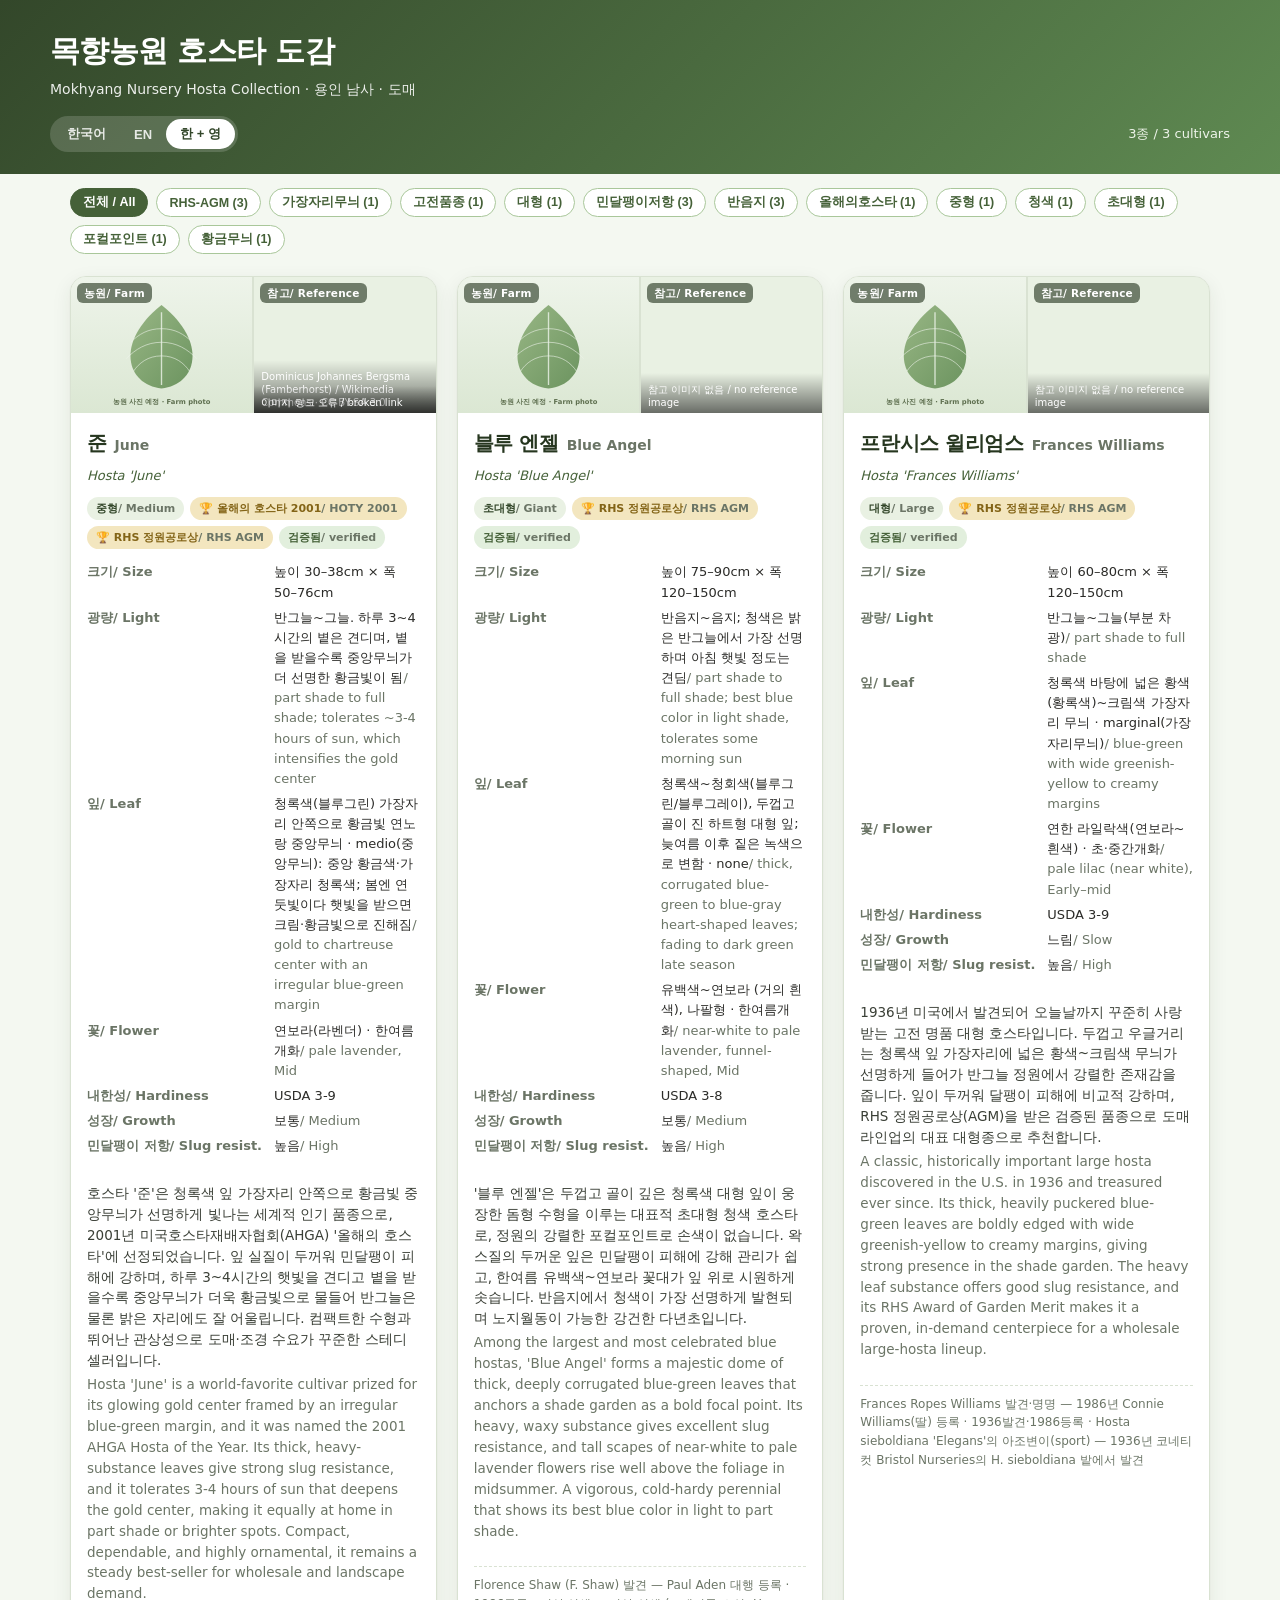
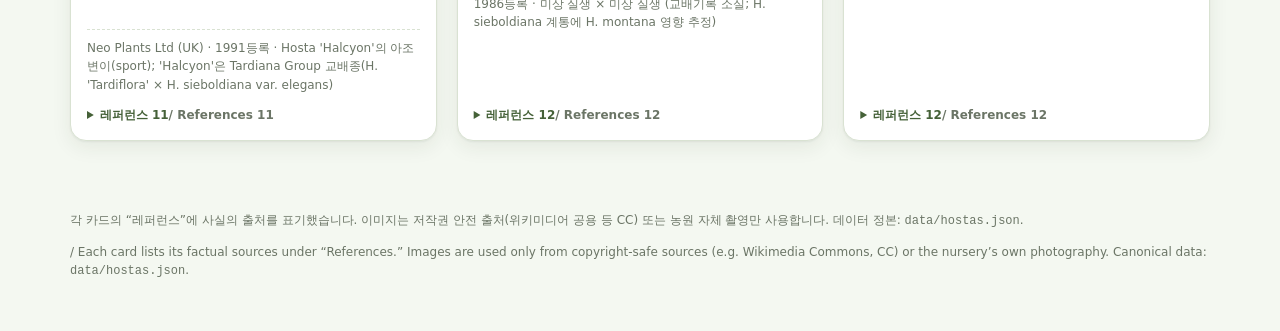
==== index.html @ 480a0c65 "Add data-driven bilingual card brochure and pilot 3 cultivars (verified) Phase 2 pilot: validate the" ====
<!doctype html>
<html lang="ko">
<head>
  <meta charset="utf-8">
  <meta name="viewport" content="width=device-width, initial-scale=1">
  <title>목향농원 호스타 도감 · Mokhyang Nursery Hosta Collection</title>
  <meta name="description" content="용인 남사 목향농원이 도매하는 호스타 품종 브로셔. 한/영 이중언어 카드.">
  <link rel="icon" href="assets/placeholder.svg">
  <link rel="stylesheet" href="template/styles.css">
</head>
<body data-lang="both">
  <header class="site-header">
    <div class="wrap">
      <h1>목향농원 호스타 도감</h1>
      <p class="sub">Mokhyang Nursery Hosta Collection · 용인 남사 · 도매</p>
    </div>
    <div class="controls">
      <div class="langswitch" role="group" aria-label="언어 / Language">
        <button data-lang="ko">한국어</button>
        <button data-lang="en">EN</button>
        <button data-lang="both">한 + 영</button>
      </div>
      <span class="count" id="count"></span>
    </div>
  </header>

  <nav class="filters" id="filters" aria-label="태그 필터 / Tag filter"></nav>

  <main class="grid" id="grid" aria-live="polite">
    <div class="empty">불러오는 중… / Loading…</div>
  </main>

  <footer class="site-footer">
    <p class="ko">각 카드의 “레퍼런스”에 사실의 출처를 표기했습니다. 이미지는 저작권 안전 출처(위키미디어 공용 등 CC) 또는 농원 자체 촬영만 사용합니다. 데이터 정본: <code>data/hostas.json</code>.</p>
    <p class="en">Each card lists its factual sources under “References.” Images are used only from copyright-safe sources (e.g. Wikimedia Commons, CC) or the nursery’s own photography. Canonical data: <code>data/hostas.json</code>.</p>
  </footer>

  <!-- 데이터: file:// 로도 열리도록 미러 우선 로드, 없으면 render.js가 data/hostas.json 을 fetch -->
  <script src="data/hostas.data.js"></script>
  <script src="template/render.js"></script>
</body>
</html>
---- template/styles.css ----
/* 목향농원 호스타 브로셔 — 데이터 구동형 카드 스타일 */
:root {
  --green-900:#26361f; --green-800:#33472a; --green-700:#456138; --green-600:#5f8a52;
  --green-300:#a9c79a; --green-100:#e9f1e3; --sage:#f4f8f1;
  --gold:#c69a2e; --gold-soft:#f3e6bf;
  --ink:#2b2b28; --muted:#6b7566; --line:#d9e2d2; --card:#ffffff;
  --shadow:0 1px 2px rgba(38,54,31,.06),0 6px 20px rgba(38,54,31,.08);
  --radius:16px;
}
* { box-sizing:border-box; }
html { -webkit-text-size-adjust:100%; }
body {
  margin:0; color:var(--ink); background:var(--sage);
  font-family:system-ui,-apple-system,"Segoe UI","Malgun Gothic","Apple SD Gothic Neo",sans-serif;
  line-height:1.55;
}

/* ---- 이중언어 표시 제어 ---- */
body[data-lang="ko"] .en { display:none; }
body[data-lang="en"] .ko { display:none; }
body[data-lang="both"] .en { color:var(--muted); }
body[data-lang="both"] .en::before { content:"/ "; }
/* 문장형 설명엔 슬래시 대신 줄바꿈으로 구분, 이미지 태그 영문은 흐려지지 않게 */
body[data-lang="both"] .desc .en::before { content:""; }
body[data-lang="both"] .imgslot .tag .en { color:#fff; }

/* ---- 헤더 ---- */
.site-header {
  background:linear-gradient(135deg,var(--green-800),var(--green-600));
  color:#fff; padding:28px 20px 22px;
}
.site-header .wrap { max-width:1180px; margin:0 auto; }
.site-header h1 { margin:0 0 4px; font-size:clamp(20px,3.4vw,30px); letter-spacing:-.02em; }
.site-header .sub { margin:0; opacity:.9; font-size:14px; }
.controls { max-width:1180px; margin:16px auto 0; display:flex; flex-wrap:wrap; gap:12px 18px; align-items:center; }
.langswitch { display:inline-flex; background:rgba(255,255,255,.16); border-radius:999px; padding:3px; }
.langswitch button {
  border:0; background:transparent; color:#fff; padding:6px 14px; border-radius:999px;
  font-size:13px; cursor:pointer; font-weight:600; opacity:.85;
}
.langswitch button[aria-pressed="true"] { background:#fff; color:var(--green-800); opacity:1; }
.count { color:#eef4ea; font-size:13px; margin-left:auto; }

/* ---- 태그 필터 ---- */
.filters { max-width:1180px; margin:14px auto 0; padding:0 20px; display:flex; flex-wrap:wrap; gap:8px; }
.chip {
  border:1px solid var(--green-300); background:#fff; color:var(--green-700);
  padding:5px 12px; border-radius:999px; font-size:12.5px; cursor:pointer; font-weight:600;
}
.chip[aria-pressed="true"] { background:var(--green-700); color:#fff; border-color:var(--green-700); }

/* ---- 그리드 ---- */
.grid {
  max-width:1180px; margin:22px auto 40px; padding:0 20px;
  display:grid; grid-template-columns:repeat(auto-fill,minmax(330px,1fr)); gap:20px;
}

/* ---- 카드 ---- */
.card {
  background:var(--card); border:1px solid var(--line); border-radius:var(--radius);
  box-shadow:var(--shadow); overflow:hidden; display:flex; flex-direction:column;
}
.card .images { display:grid; grid-template-columns:1fr 1fr; gap:2px; background:var(--line); }
.imgslot { position:relative; aspect-ratio:4/3; background:var(--green-100); overflow:hidden; }
.imgslot img { width:100%; height:100%; object-fit:cover; display:block; }
.imgslot .tag {
  position:absolute; left:6px; top:6px; font-size:10.5px; font-weight:700; letter-spacing:.02em;
  background:rgba(38,54,31,.62); color:#fff; padding:2px 7px; border-radius:6px;
}
.imgslot .credit {
  position:absolute; left:0; right:0; bottom:0; font-size:10px; color:#fff;
  background:linear-gradient(transparent,rgba(0,0,0,.55)); padding:10px 7px 4px; line-height:1.3;
}
.card .body { padding:15px 16px 16px; display:flex; flex-direction:column; gap:11px; flex:1; }

.namerow { display:flex; align-items:baseline; gap:8px; flex-wrap:wrap; }
.namerow .ko-name { font-size:20px; font-weight:800; letter-spacing:-.02em; color:var(--green-900); }
.namerow .en-name { font-size:14px; color:var(--muted); font-weight:600; }
.cultivar { font-style:italic; color:var(--green-700); font-size:13px; margin-top:-4px; }

.badges { display:flex; flex-wrap:wrap; gap:6px; }
.badge { font-size:11px; font-weight:700; padding:3px 9px; border-radius:999px; background:var(--green-100); color:var(--green-800); }
.badge.gold { background:var(--gold-soft); color:#836417; }
.badge.status-draft { background:#f2ede0; color:#8a7a4b; }
.badge.status-verified { background:#e2efdd; color:var(--green-700); }

.specs { display:grid; grid-template-columns:auto 1fr; gap:5px 12px; font-size:13px; margin:2px 0; }
.specs dt { color:var(--muted); font-weight:600; white-space:nowrap; }
.specs dd { margin:0; color:var(--ink); }

.desc { font-size:13.5px; color:#3a3f36; }
.desc .en { display:block; }
body[data-lang="both"] .desc .en { margin-top:3px; }

.prov { font-size:12px; color:var(--muted); border-top:1px dashed var(--line); padding-top:9px; }
.refs { font-size:12px; margin-top:auto; }
.refs summary { cursor:pointer; color:var(--green-700); font-weight:600; }
.refs ul { margin:7px 0 0; padding-left:16px; }
.refs li { margin:2px 0; }
.refs a { color:var(--green-700); text-decoration:none; word-break:break-all; }
.refs a:hover { text-decoration:underline; }
.refs .field { color:var(--muted); }

.site-footer { max-width:1180px; margin:0 auto; padding:18px 20px 40px; color:var(--muted); font-size:12px; }
.site-footer a { color:var(--green-700); }

.empty { text-align:center; color:var(--muted); padding:60px 20px; }

/* ---- 인쇄 ---- */
@media print {
  body { background:#fff; }
  .site-header { background:none; color:#000; border-bottom:2px solid var(--green-700); }
  .langswitch, .count, .filters { display:none !important; }
  .grid { grid-template-columns:repeat(2,1fr); gap:12px; margin:12px auto; }
  .card { break-inside:avoid; box-shadow:none; border-color:#bbb; }
  .refs { display:none; }
}
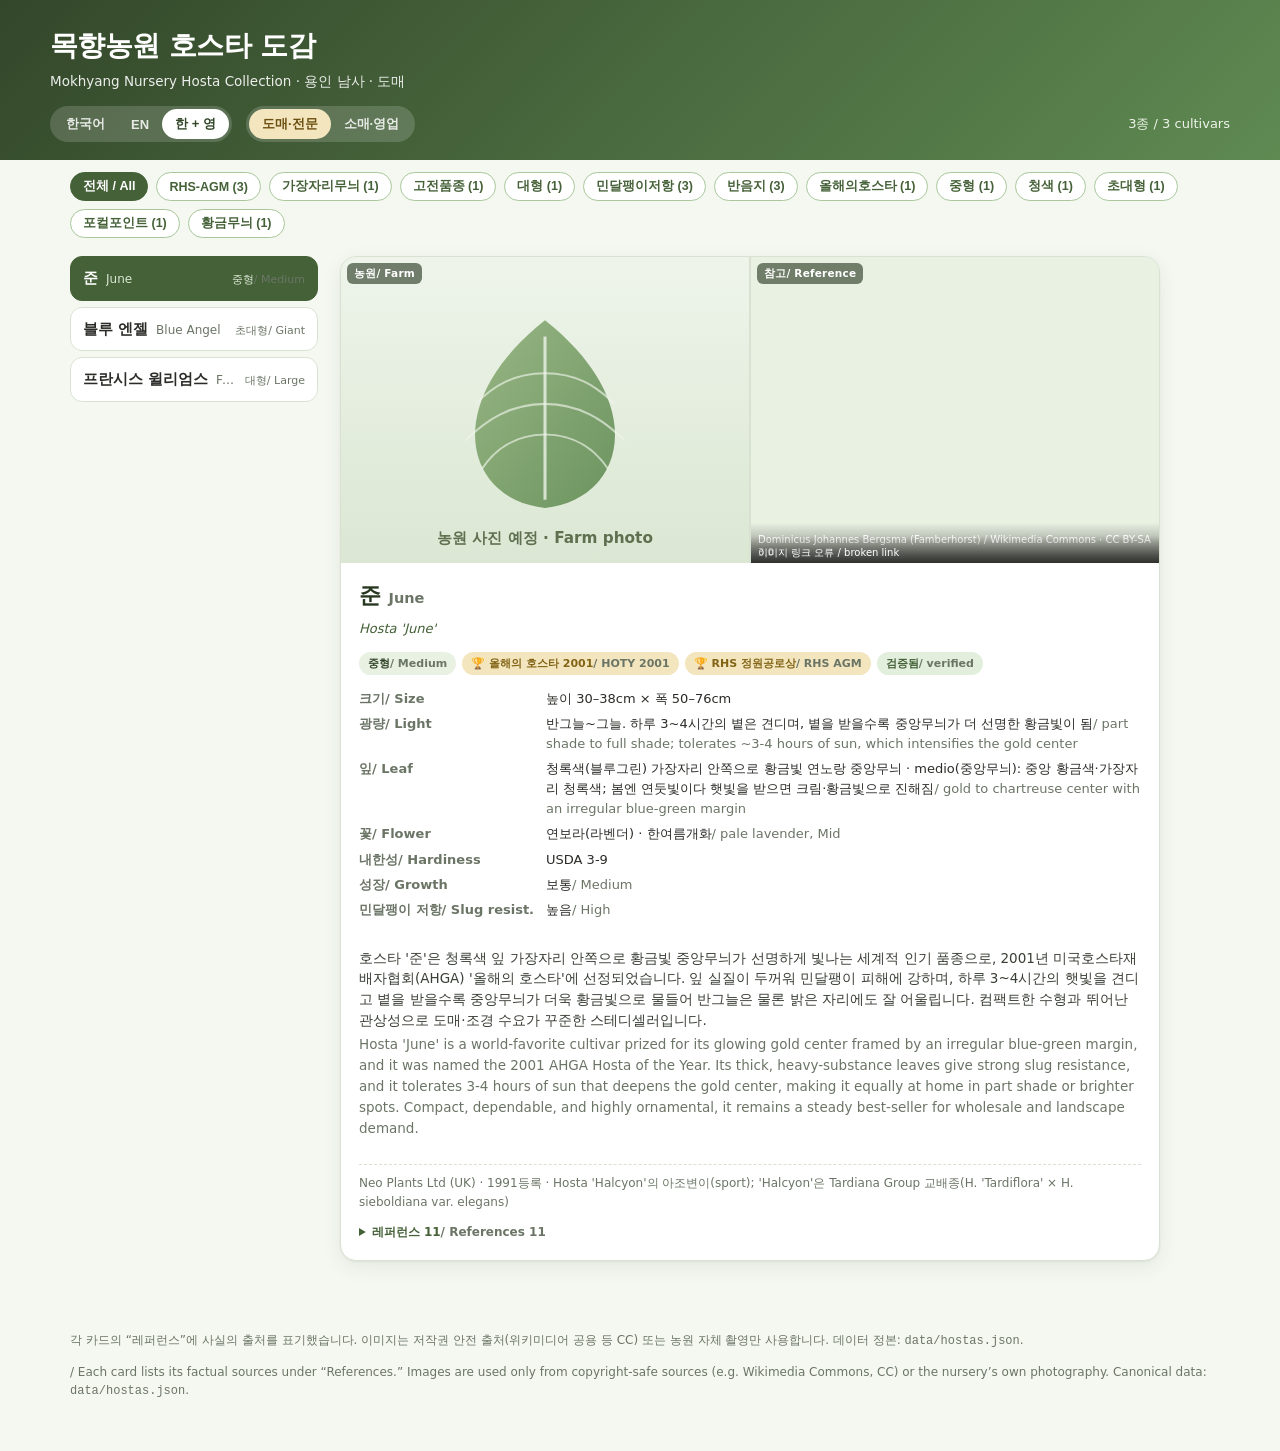
==== commit 649b22ab: "Add retailer-facing friendly copy version and master-detail layout - New optional retail_copy field " ====
--- a/index.html
+++ b/index.html
@@ -8,7 +8,7 @@
   <link rel="icon" href="assets/placeholder.svg">
   <link rel="stylesheet" href="template/styles.css">
 </head>
-<body data-lang="both">
+<body data-lang="both" data-view="pro">
   <header class="site-header">
     <div class="wrap">
       <h1>목향농원 호스타 도감</h1>
@@ -20,15 +20,24 @@
         <button data-lang="en">EN</button>
         <button data-lang="both">한 + 영</button>
       </div>
+      <div class="langswitch viewswitch" role="group" aria-label="버전 / Version">
+        <button data-view="pro">도매·전문</button>
+        <button data-view="sales">소매·영업</button>
+      </div>
       <span class="count" id="count"></span>
     </div>
   </header>
 
   <nav class="filters" id="filters" aria-label="태그 필터 / Tag filter"></nav>
 
-  <main class="grid" id="grid" aria-live="polite">
-    <div class="empty">불러오는 중… / Loading…</div>
-  </main>
+  <div class="layout">
+    <aside class="sidebar">
+      <nav class="plantlist" id="plantlist" aria-label="품종 목록 / Cultivar list"></nav>
+    </aside>
+    <main class="detail" id="detail" aria-live="polite">
+      <div class="empty">불러오는 중… / Loading…</div>
+    </main>
+  </div>
 
   <footer class="site-footer">
     <p class="ko">각 카드의 “레퍼런스”에 사실의 출처를 표기했습니다. 이미지는 저작권 안전 출처(위키미디어 공용 등 CC) 또는 농원 자체 촬영만 사용합니다. 데이터 정본: <code>data/hostas.json</code>.</p>
--- a/template/styles.css
+++ b/template/styles.css
@@ -1,4 +1,4 @@
-/* 목향농원 호스타 브로셔 — 데이터 구동형 카드 스타일 */
+/* 목향농원 호스타 브로셔 — 좌측 목록 + 우측 상세 스타일 */
 :root {
   --green-900:#26361f; --green-800:#33472a; --green-700:#456138; --green-600:#5f8a52;
   --green-300:#a9c79a; --green-100:#e9f1e3; --sage:#f4f8f1;
@@ -20,45 +20,77 @@
 body[data-lang="en"] .ko { display:none; }
 body[data-lang="both"] .en { color:var(--muted); }
 body[data-lang="both"] .en::before { content:"/ "; }
-/* 문장형 설명엔 슬래시 대신 줄바꿈으로 구분, 이미지 태그 영문은 흐려지지 않게 */
+/* 문장형 설명엔 슬래시 대신 줄바꿈으로 구분, 이미지 태그·목록 영문은 흐려지지 않게 */
 body[data-lang="both"] .desc .en::before { content:""; }
 body[data-lang="both"] .imgslot .tag .en { color:#fff; }
+
+/* ---- 버전(도매·전문 / 소매·영업) 표시 제어 ---- */
+body[data-view="pro"] .retail { display:none; }
+body[data-view="sales"] .desc,
+body[data-view="sales"] .prov,
+body[data-view="sales"] .refs,
+body[data-view="sales"] .badge.status-draft,
+body[data-view="sales"] .badge.status-verified { display:none; }
+/* retail_copy 없는 품종은 소매 버전에서 기존 설명으로 폴백(국문만) */
+body[data-view="sales"] .card.no-retail .desc { display:block; }
+body[data-view="sales"] .card.no-retail .desc .en { display:none; }
 
 /* ---- 헤더 ---- */
 .site-header {
   background:linear-gradient(135deg,var(--green-800),var(--green-600));
-  color:#fff; padding:28px 20px 22px;
+  color:#fff; padding:24px 20px 18px;
 }
 .site-header .wrap { max-width:1180px; margin:0 auto; }
-.site-header h1 { margin:0 0 4px; font-size:clamp(20px,3.4vw,30px); letter-spacing:-.02em; }
-.site-header .sub { margin:0; opacity:.9; font-size:14px; }
-.controls { max-width:1180px; margin:16px auto 0; display:flex; flex-wrap:wrap; gap:12px 18px; align-items:center; }
+.site-header h1 { margin:0 0 4px; font-size:clamp(20px,3.4vw,28px); letter-spacing:-.02em; }
+.site-header .sub { margin:0; opacity:.9; font-size:13.5px; }
+.controls { max-width:1180px; margin:14px auto 0; display:flex; flex-wrap:wrap; gap:10px 14px; align-items:center; }
 .langswitch { display:inline-flex; background:rgba(255,255,255,.16); border-radius:999px; padding:3px; }
 .langswitch button {
-  border:0; background:transparent; color:#fff; padding:6px 14px; border-radius:999px;
+  border:0; background:transparent; color:#fff; padding:6px 13px; border-radius:999px;
   font-size:13px; cursor:pointer; font-weight:600; opacity:.85;
 }
 .langswitch button[aria-pressed="true"] { background:#fff; color:var(--green-800); opacity:1; }
+.viewswitch button[aria-pressed="true"] { background:var(--gold-soft); color:#6b4f10; }
 .count { color:#eef4ea; font-size:13px; margin-left:auto; }
 
 /* ---- 태그 필터 ---- */
-.filters { max-width:1180px; margin:14px auto 0; padding:0 20px; display:flex; flex-wrap:wrap; gap:8px; }
+.filters { max-width:1180px; margin:12px auto 0; padding:0 20px; display:flex; flex-wrap:wrap; gap:8px; }
 .chip {
   border:1px solid var(--green-300); background:#fff; color:var(--green-700);
   padding:5px 12px; border-radius:999px; font-size:12.5px; cursor:pointer; font-weight:600;
 }
 .chip[aria-pressed="true"] { background:var(--green-700); color:#fff; border-color:var(--green-700); }
 
-/* ---- 그리드 ---- */
-.grid {
-  max-width:1180px; margin:22px auto 40px; padding:0 20px;
-  display:grid; grid-template-columns:repeat(auto-fill,minmax(330px,1fr)); gap:20px;
+/* ---- 레이아웃: 좌측 목록 + 우측 상세 ---- */
+.layout {
+  max-width:1180px; margin:18px auto 40px; padding:0 20px;
+  display:flex; gap:20px; align-items:flex-start;
 }
+.sidebar { width:250px; flex:none; position:sticky; top:14px; }
+.plantlist { display:flex; flex-direction:column; gap:6px; max-height:calc(100vh - 40px); overflow-y:auto; padding-right:2px; }
+.plantlist button {
+  display:flex; align-items:baseline; gap:8px; width:100%; text-align:left;
+  border:1px solid var(--line); background:#fff; border-radius:12px;
+  padding:10px 12px; cursor:pointer; font:inherit; color:var(--ink);
+}
+.plantlist button:hover { border-color:var(--green-300); background:var(--green-100); }
+.plantlist button[aria-current="true"] {
+  background:var(--green-700); border-color:var(--green-700); color:#fff;
+}
+.plantlist button[aria-current="true"] .li-en,
+.plantlist button[aria-current="true"] .li-size { color:#dbe7d3; }
+.plantlist button.hidden { display:none; }
+.li-ko { font-weight:700; font-size:14.5px; }
+.li-en { font-size:12px; color:var(--muted); flex:1; min-width:0; overflow:hidden; text-overflow:ellipsis; white-space:nowrap; }
+.li-size { font-size:11px; color:var(--muted); white-space:nowrap; }
 
-/* ---- 카드 ---- */
+.detail { flex:1; min-width:0; }
+
+/* ---- 카드(상세) ---- */
 .card {
   background:var(--card); border:1px solid var(--line); border-radius:var(--radius);
   box-shadow:var(--shadow); overflow:hidden; display:flex; flex-direction:column;
+  max-width:820px;
 }
 .card .images { display:grid; grid-template-columns:1fr 1fr; gap:2px; background:var(--line); }
 .imgslot { position:relative; aspect-ratio:4/3; background:var(--green-100); overflow:hidden; }
@@ -71,18 +103,35 @@
   position:absolute; left:0; right:0; bottom:0; font-size:10px; color:#fff;
   background:linear-gradient(transparent,rgba(0,0,0,.55)); padding:10px 7px 4px; line-height:1.3;
 }
-.card .body { padding:15px 16px 16px; display:flex; flex-direction:column; gap:11px; flex:1; }
+.card .body { padding:16px 18px 18px; display:flex; flex-direction:column; gap:12px; flex:1; }
 
 .namerow { display:flex; align-items:baseline; gap:8px; flex-wrap:wrap; }
-.namerow .ko-name { font-size:20px; font-weight:800; letter-spacing:-.02em; color:var(--green-900); }
-.namerow .en-name { font-size:14px; color:var(--muted); font-weight:600; }
-.cultivar { font-style:italic; color:var(--green-700); font-size:13px; margin-top:-4px; }
+.namerow .ko-name { font-size:22px; font-weight:800; letter-spacing:-.02em; color:var(--green-900); }
+.namerow .en-name { font-size:14.5px; color:var(--muted); font-weight:600; }
+.cultivar { font-style:italic; color:var(--green-700); font-size:13px; margin-top:-6px; }
 
 .badges { display:flex; flex-wrap:wrap; gap:6px; }
 .badge { font-size:11px; font-weight:700; padding:3px 9px; border-radius:999px; background:var(--green-100); color:var(--green-800); }
 .badge.gold { background:var(--gold-soft); color:#836417; }
 .badge.status-draft { background:#f2ede0; color:#8a7a4b; }
 .badge.status-verified { background:#e2efdd; color:var(--green-700); }
+
+/* ---- 소매·영업 버전: 친근 카피 콜아웃 ---- */
+.retail {
+  background:linear-gradient(150deg,#f7fbf3,#eef6e6);
+  border:1px solid var(--green-300); border-radius:14px;
+  padding:16px 18px; display:flex; flex-direction:column; gap:10px;
+}
+.retail-headline {
+  font-size:19px; font-weight:800; letter-spacing:-.02em; color:var(--green-800);
+}
+.retail-headline::before { content:"“"; color:var(--green-300); margin-right:2px; }
+.retail-headline::after { content:"”"; color:var(--green-300); margin-left:2px; }
+.retail-body { margin:0; font-size:14.5px; color:#3a3f36; }
+.retail-points { margin:0; padding:0; list-style:none; display:flex; flex-direction:column; gap:5px; }
+.retail-points li { font-size:13px; color:var(--green-800); padding-left:20px; position:relative; }
+.retail-points li::before { content:"✓"; position:absolute; left:2px; color:var(--green-600); font-weight:800; }
+.retail-for { margin:0; font-size:13px; font-style:italic; color:var(--muted); border-top:1px dashed var(--green-300); padding-top:9px; }
 
 .specs { display:grid; grid-template-columns:auto 1fr; gap:5px 12px; font-size:13px; margin:2px 0; }
 .specs dt { color:var(--muted); font-weight:600; white-space:nowrap; }
@@ -106,12 +155,21 @@
 
 .empty { text-align:center; color:var(--muted); padding:60px 20px; }
 
-/* ---- 인쇄 ---- */
+/* ---- 모바일: 목록을 상단 가로 스크롤로 ---- */
+@media (max-width:840px) {
+  .layout { flex-direction:column; }
+  .sidebar { position:static; width:100%; }
+  .plantlist { flex-direction:row; overflow-x:auto; max-height:none; padding-bottom:4px; }
+  .plantlist button { width:auto; flex:none; }
+  .li-en { display:none; }
+}
+
+/* ---- 인쇄: 현재 선택된 버전 그대로(소매 버전 인쇄 = 매장 비치용) ---- */
 @media print {
   body { background:#fff; }
   .site-header { background:none; color:#000; border-bottom:2px solid var(--green-700); }
-  .langswitch, .count, .filters { display:none !important; }
-  .grid { grid-template-columns:repeat(2,1fr); gap:12px; margin:12px auto; }
-  .card { break-inside:avoid; box-shadow:none; border-color:#bbb; }
+  .langswitch, .count, .filters, .sidebar, .site-footer { display:none !important; }
+  .layout { margin:12px auto; display:block; }
+  .card { break-inside:avoid; box-shadow:none; border-color:#bbb; max-width:none; }
   .refs { display:none; }
 }
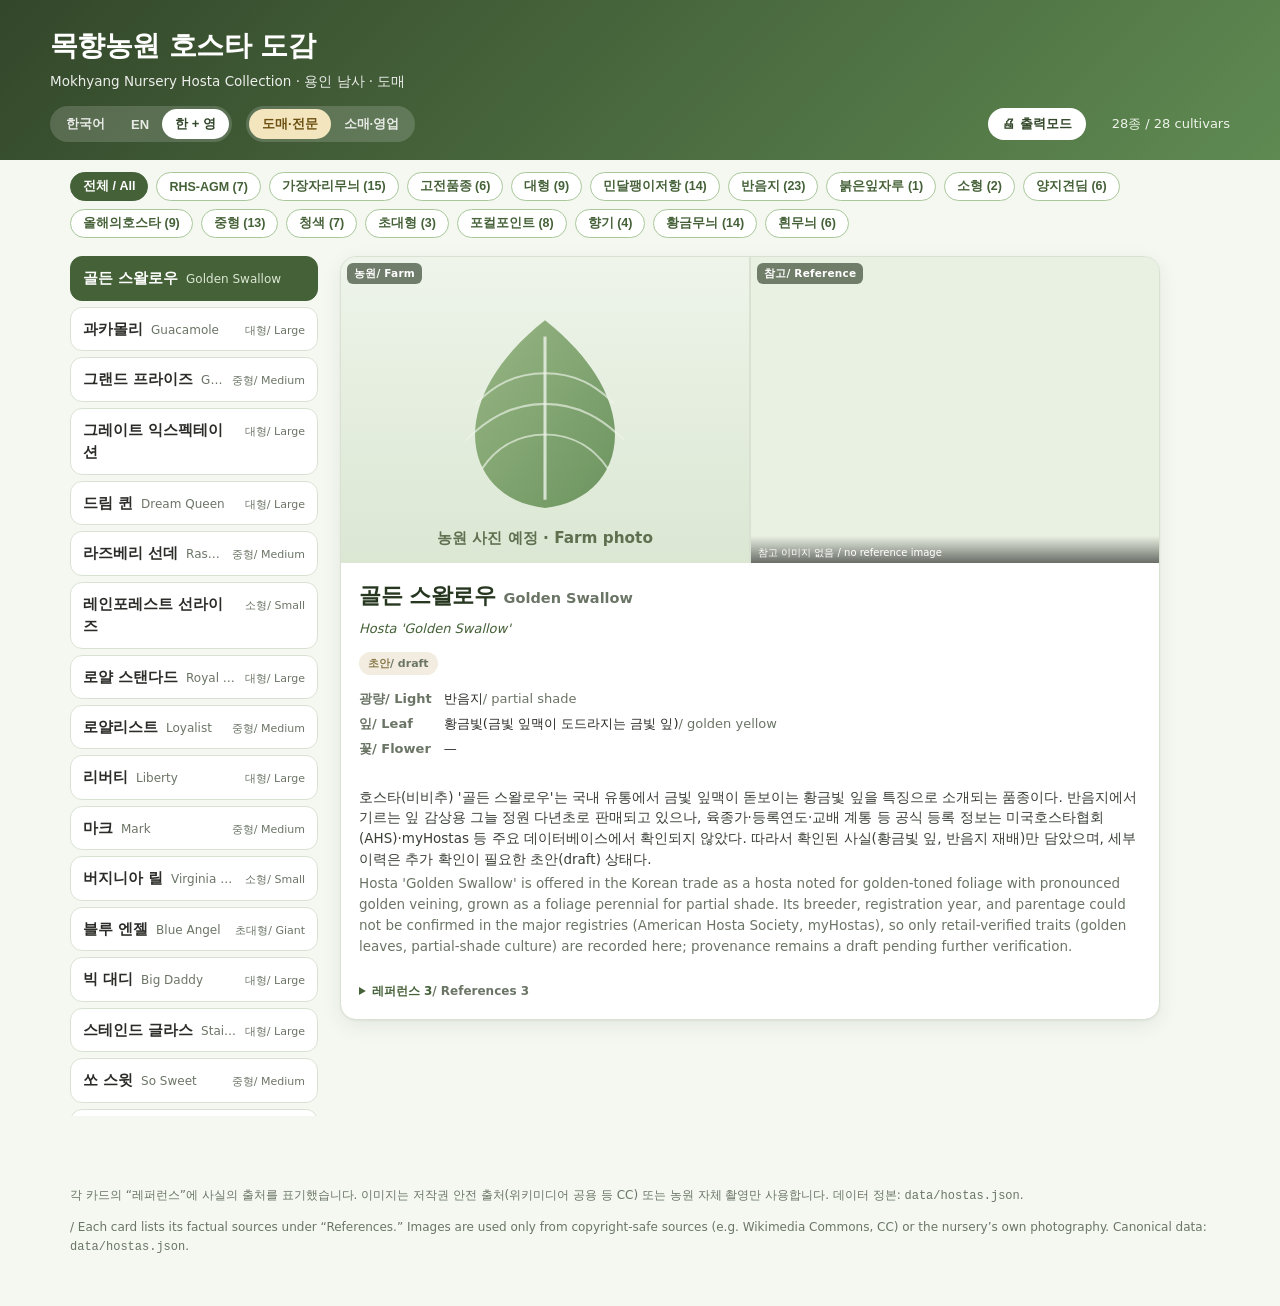
==== commit c33eadab: "Add customer-handout print mode (print.html) and top-right 출력모드 button New print.html renders a sing" ====
--- a/index.html
+++ b/index.html
@@ -8,7 +8,7 @@
   <link rel="icon" href="assets/placeholder.svg">
   <link rel="stylesheet" href="template/styles.css">
 </head>
-<body data-lang="both" data-view="pro">
+<body data-lang="both" data-view="pro" data-tone="warm">
   <header class="site-header">
     <div class="wrap">
       <h1>목향농원 호스타 도감</h1>
@@ -24,6 +24,12 @@
         <button data-view="pro">도매·전문</button>
         <button data-view="sales">소매·영업</button>
       </div>
+      <div class="langswitch toneswitch" role="group" aria-label="카피 톤 / Copy tone" title="손님 유형에 맞는 카피 톤을 고르세요">
+        <button data-tone="warm">🌿 감성</button>
+        <button data-tone="practical">🛠 안심</button>
+        <button data-tone="premium">🏆 품격</button>
+      </div>
+      <a class="printmode-btn" id="printBtn" href="print.html" target="_blank" rel="noopener" title="현재 품종을 고객 배부용 A4 절반 카드로 인쇄">🖨 출력모드</a>
       <span class="count" id="count"></span>
     </div>
   </header>
--- a/template/styles.css
+++ b/template/styles.css
@@ -35,6 +35,13 @@
 body[data-view="sales"] .card.no-retail .desc { display:block; }
 body[data-view="sales"] .card.no-retail .desc .en { display:none; }
 
+/* ---- 카피 톤(감성 warm / 안심 practical / 품격 premium) 전환 ---- */
+body[data-view="pro"] .toneswitch { display:none; }   /* 톤 토글은 소매 버전에서만 */
+.retail-variant { display:none; flex-direction:column; gap:10px; }
+body[data-tone="warm"] .retail-variant.tone-warm { display:flex; }
+body[data-tone="practical"] .retail-variant.tone-practical { display:flex; }
+body[data-tone="premium"] .retail-variant.tone-premium { display:flex; }
+
 /* ---- 헤더 ---- */
 .site-header {
   background:linear-gradient(135deg,var(--green-800),var(--green-600));
@@ -51,7 +58,13 @@
 }
 .langswitch button[aria-pressed="true"] { background:#fff; color:var(--green-800); opacity:1; }
 .viewswitch button[aria-pressed="true"] { background:var(--gold-soft); color:#6b4f10; }
-.count { color:#eef4ea; font-size:13px; margin-left:auto; }
+.printmode-btn {
+  margin-left:auto; background:#fff; color:var(--green-800); text-decoration:none;
+  padding:6px 14px; border-radius:999px; font-size:13px; font-weight:700; white-space:nowrap;
+}
+.printmode-btn:hover { background:var(--gold-soft); }
+.count { color:#eef4ea; font-size:13px; }
+.printmode-btn + .count { margin-left:12px; }
 
 /* ---- 태그 필터 ---- */
 .filters { max-width:1180px; margin:12px auto 0; padding:0 20px; display:flex; flex-wrap:wrap; gap:8px; }
@@ -120,7 +133,7 @@
 .retail {
   background:linear-gradient(150deg,#f7fbf3,#eef6e6);
   border:1px solid var(--green-300); border-radius:14px;
-  padding:16px 18px; display:flex; flex-direction:column; gap:10px;
+  padding:16px 18px;
 }
 .retail-headline {
   font-size:19px; font-weight:800; letter-spacing:-.02em; color:var(--green-800);
